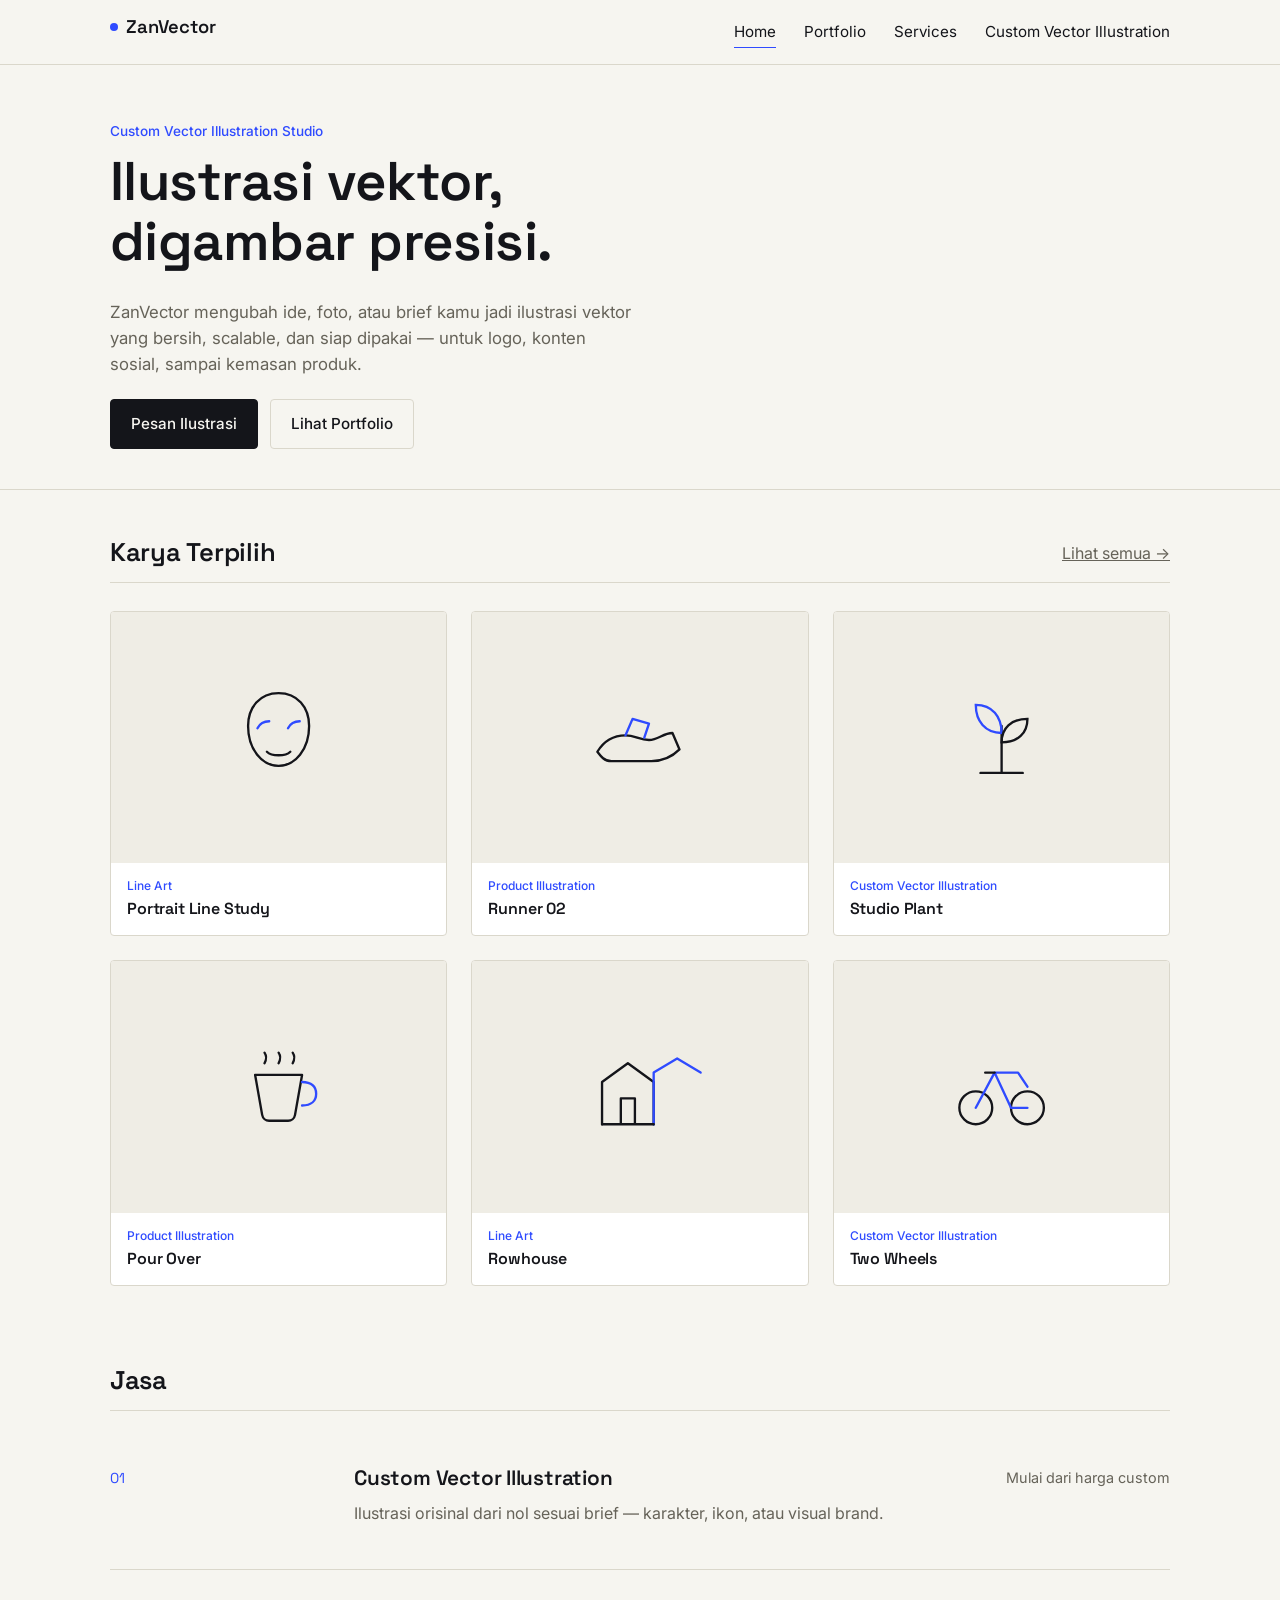
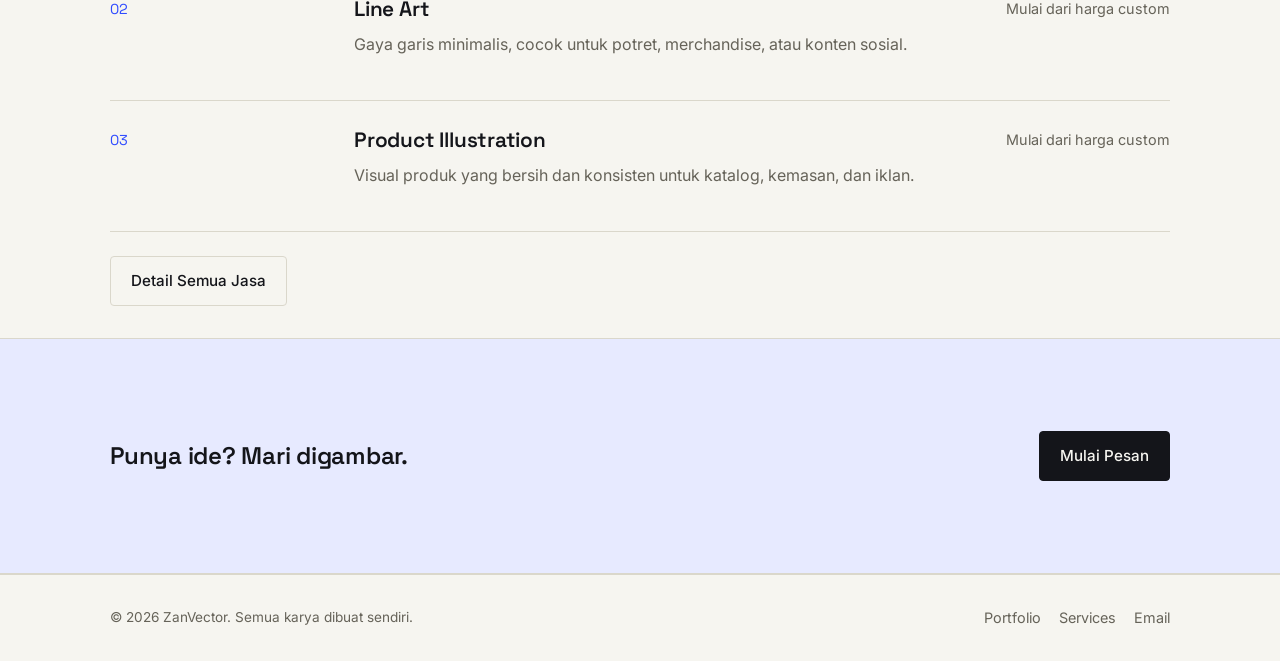
==== index.html @ 008598a1 "Update kode terbaru zanvector" ====
<!doctype html>
<html lang="id">
<head>
<meta charset="UTF-8">
<meta name="viewport" content="width=device-width, initial-scale=1">
<title>ZanVector — Custom Vector Illustration</title>
<meta name="description" content="ZanVector membuat ilustrasi vektor custom, line art, dan product illustration yang presisi dan siap pakai untuk brand, produk, dan konten digital kamu.">
<link rel="icon" href="data:,">
<link rel="preconnect" href="https://fonts.googleapis.com">
<link rel="preconnect" href="https://fonts.gstatic.com" crossorigin>
<link href="https://fonts.googleapis.com/css2?family=Space+Grotesk:wght@500;600;700&family=Inter:wght@400;500;600&display=swap" rel="stylesheet">
<link rel="stylesheet" href="/css/style.css">
</head>
<body>

<header class="site-header">
  <div class="wrap">
    <a href="/" class="brand"><span class="dot"></span>ZanVector</a>
    <nav class="primary">
      <a href="/" aria-current="page">Home</a>
      <a href="/portfolio/">Portfolio</a>
      <a href="/services/">Services</a>
      <a href="/custom-vector-illustration/">Custom Vector Illustration</a>
    </nav>
    <button class="menu-btn" aria-label="Buka menu" aria-expanded="false">
      <svg viewBox="0 0 24 24" fill="none" stroke="currentColor" stroke-width="2"><path d="M3 6h18M3 12h18M3 18h18"/></svg>
    </button>
  </div>
  <nav class="mobile">
    <a href="/">Home</a>
    <a href="/portfolio/">Portfolio</a>
    <a href="/services/">Services</a>
    <a href="/custom-vector-illustration/">Custom Vector Illustration</a>
  </nav>
</header>

<main>

  <section class="hero">
    <div class="wrap">
      <div class="kicker">Custom Vector Illustration Studio</div>
      <h1>Ilustrasi vektor, digambar presisi.</h1>
      <p class="lead">ZanVector mengubah ide, foto, atau brief kamu jadi ilustrasi vektor yang bersih, scalable, dan siap dipakai — untuk logo, konten sosial, sampai kemasan produk.</p>
      <div class="hero-actions">
        <a href="/custom-vector-illustration/" class="btn primary">Pesan Ilustrasi</a>
        <a href="/portfolio/" class="btn ghost">Lihat Portfolio</a>
      </div>
    </div>
  </section>

  <section>
    <div class="wrap">
      <div class="section-head">
        <h2>Karya Terpilih</h2>
        <a href="/portfolio/" class="muted">Lihat semua &rarr;</a>
      </div>
      <div class="grid" id="home-portfolio"></div>
    </div>
  </section>

  <section class="tight">
    <div class="wrap">
      <div class="section-head"><h2>Jasa</h2></div>
      <div class="service-row">
        <div class="num">01</div>
        <div><h3>Custom Vector Illustration</h3><p class="desc muted">Ilustrasi orisinal dari nol sesuai brief — karakter, ikon, atau visual brand.</p></div>
        <div class="price">Mulai dari harga custom</div>
      </div>
      <div class="service-row">
        <div class="num">02</div>
        <div><h3>Line Art</h3><p class="desc muted">Gaya garis minimalis, cocok untuk potret, merchandise, atau konten sosial.</p></div>
        <div class="price">Mulai dari harga custom</div>
      </div>
      <div class="service-row">
        <div class="num">03</div>
        <div><h3>Product Illustration</h3><p class="desc muted">Visual produk yang bersih dan konsisten untuk katalog, kemasan, dan iklan.</p></div>
        <div class="price">Mulai dari harga custom</div>
      </div>
      <div style="margin-top:24px">
        <a href="/services/" class="btn ghost">Detail Semua Jasa</a>
      </div>
    </div>
  </section>

</main>

<section class="cta-band">
  <div class="wrap">
    <h2>Punya ide? Mari digambar.</h2>
    <a href="/custom-vector-illustration/" class="btn primary">Mulai Pesan</a>
  </div>
</section>

<footer>
  <div class="wrap">
    <div class="copy">&copy; 2026 ZanVector. Semua karya dibuat sendiri.</div>
    <div class="links">
      <a href="/portfolio/">Portfolio</a>
      <a href="/services/">Services</a>
      <a href="mailto:hello@zanvector.com">Email</a>
    </div>
  </div>
</footer>

<script src="/js/main.js"></script>
<script src="/js/portfolio-data.js"></script>
<script>
  // Render up to 6 preview pieces on the homepage from the shared dataset.
  var target = document.getElementById('home-portfolio');
  ZANVECTOR_WORKS.slice(0, 6).forEach(function (w) {
    target.insertAdjacentHTML('beforeend', renderCard(w));
  });
</script>
</body>
</html>
---- css/style.css ----
/* ZanVector — shared styles
   Design: blueprint precision meets warm paper.
   Type: Space Grotesk (headlines, geometric/technical) + Inter (body).
*/

:root{
  --paper:      #F6F5F0;
  --paper-dim:  #EFEDE5;
  --ink:        #14151A;
  --muted:      #666359;
  --accent:     #2F4BFF;
  --accent-soft:#E7EAFF;
  --line:       #DAD7CB;
  --radius:     4px;
  --max:        1100px;
  --gap:        24px;
}

*{ box-sizing:border-box; }
html{ scroll-behavior:smooth; }

body{
  margin:0;
  background:var(--paper);
  color:var(--ink);
  font-family:'Inter', system-ui, -apple-system, sans-serif;
  font-size:16px;
  line-height:1.55;
  -webkit-font-smoothing:antialiased;
}

h1,h2,h3,.brand{
  font-family:'Space Grotesk', 'Inter', sans-serif;
  font-weight:600;
  line-height:1.1;
  margin:0 0 .5em;
  letter-spacing:-0.01em;
}

p{ margin:0 0 1em; max-width:62ch; color:var(--ink); }
.muted{ color:var(--muted); }

a{ color:inherit; }

img,svg{ max-width:100%; display:block; }

.wrap{
  max-width:var(--max);
  margin:0 auto;
  padding:0 20px;
}

/* ---------- Header ---------- */
.site-header{
  border-bottom:1px solid var(--line);
  position:sticky; top:0; z-index:10;
  background:rgba(246,245,240,.92);
  backdrop-filter:blur(6px);
}
.site-header .wrap{
  display:flex; align-items:center; justify-content:space-between;
  height:64px;
}
.brand{
  font-size:1.15rem;
  text-decoration:none;
  display:flex; align-items:center; gap:8px;
}
.brand .dot{
  width:8px; height:8px; border-radius:50%;
  background:var(--accent); flex:none;
}
nav.primary{ display:none; gap:28px; }
nav.primary a{
  text-decoration:none;
  font-size:.95rem;
  color:var(--ink);
  padding:4px 0;
  border-bottom:1px solid transparent;
}
nav.primary a:hover,
nav.primary a[aria-current="page"]{ border-bottom-color:var(--accent); }

.menu-btn{
  display:inline-flex; align-items:center; justify-content:center;
  width:40px; height:40px;
  background:none; border:1px solid var(--line); border-radius:var(--radius);
  cursor:pointer;
}
.menu-btn svg{ width:18px; height:18px; }

nav.mobile{
  display:none;
  flex-direction:column;
  border-bottom:1px solid var(--line);
  background:var(--paper);
}
nav.mobile.open{ display:flex; }
nav.mobile a{
  padding:14px 20px;
  text-decoration:none;
  color:var(--ink);
  border-top:1px solid var(--line);
  font-size:.95rem;
}

@media (min-width:760px){
  nav.primary{ display:flex; }
  .menu-btn{ display:none; }
}

/* ---------- Buttons ---------- */
.btn{
  display:inline-flex; align-items:center; gap:8px;
  padding:12px 20px;
  border-radius:var(--radius);
  text-decoration:none;
  font-size:.95rem;
  font-weight:500;
  border:1px solid var(--ink);
  cursor:pointer;
  background:none;
  color:var(--ink);
}
.btn.primary{ background:var(--ink); color:var(--paper); border-color:var(--ink); }
.btn.primary:hover{ background:var(--accent); border-color:var(--accent); }
.btn.ghost{ border-color:var(--line); }
.btn.ghost:hover{ border-color:var(--ink); }

/* ---------- Hero ---------- */
.hero{
  padding:56px 0 40px;
  border-bottom:1px solid var(--line);
}
.hero .kicker{
  font-size:.85rem;
  color:var(--accent);
  margin-bottom:10px;
  font-weight:500;
}
.hero h1{
  font-size:clamp(2rem, 6vw, 3.4rem);
  max-width:14ch;
}
.hero p.lead{
  font-size:1.05rem;
  color:var(--muted);
  max-width:48ch;
}
.hero-actions{ display:flex; gap:12px; flex-wrap:wrap; margin-top:22px; }
.hero-art{ margin-top:36px; }

/* ---------- Sections ---------- */
section{ padding:48px 0; }
section.tight{ padding:32px 0; }
.section-head{
  display:flex; align-items:flex-end; justify-content:space-between;
  gap:16px; margin-bottom:28px; flex-wrap:wrap;
  border-bottom:1px solid var(--line);
  padding-bottom:16px;
}
.section-head h2{ font-size:1.6rem; margin:0; }
.section-head .count{ color:var(--muted); font-size:.9rem; }

/* ---------- Portfolio grid ---------- */
.grid{
  display:grid;
  grid-template-columns:1fr;
  gap:var(--gap);
}
@media (min-width:640px){
  .grid{ grid-template-columns:repeat(2,1fr); }
}
@media (min-width:960px){
  .grid{ grid-template-columns:repeat(3,1fr); }
}

.card{
  border:1px solid var(--line);
  border-radius:var(--radius);
  overflow:hidden;
  background:#fff;
  text-decoration:none;
  color:var(--ink);
  display:block;
}
.card .frame{
  aspect-ratio:4/3;
  background:var(--paper-dim);
  display:flex; align-items:center; justify-content:center;
  padding:20%;
}
.card .frame svg{ width:100%; height:100%; }
.card .meta{ padding:14px 16px 18px; }
.card .meta .tag{
  font-size:.75rem; color:var(--accent); font-weight:500; margin-bottom:4px;
  display:block;
}
.card .meta h3{ font-size:1rem; margin:0; }

/* ---------- Services list ---------- */
.service-row{
  display:grid;
  grid-template-columns:1fr;
  gap:10px;
  padding:28px 0;
  border-bottom:1px solid var(--line);
}
@media (min-width:760px){
  .service-row{ grid-template-columns:220px 1fr auto; align-items:start; gap:24px; }
}
.service-row .num{ color:var(--accent); font-family:'Space Grotesk',sans-serif; font-size:.9rem; }
.service-row h3{ font-size:1.3rem; }
.service-row .desc{ max-width:56ch; }
.service-row .price{ color:var(--muted); font-size:.9rem; white-space:nowrap; }

/* ---------- Process steps ---------- */
.steps{ display:grid; gap:var(--gap); grid-template-columns:1fr; }
@media (min-width:760px){ .steps{ grid-template-columns:repeat(4,1fr); } }
.step .num{
  font-family:'Space Grotesk',sans-serif;
  color:var(--accent); font-size:.85rem; margin-bottom:8px;
}
.step h3{ font-size:1rem; margin-bottom:6px; }
.step p{ font-size:.92rem; color:var(--muted); }

/* ---------- CTA band ---------- */
.cta-band{
  border-top:1px solid var(--line);
  border-bottom:1px solid var(--line);
  background:var(--accent-soft);
}
.cta-band .wrap{
  padding:44px 20px;
  display:flex; flex-direction:column; gap:16px; align-items:flex-start;
}
@media (min-width:760px){
  .cta-band .wrap{ flex-direction:row; align-items:center; justify-content:space-between; }
}
.cta-band h2{ font-size:1.5rem; margin:0; }

/* ---------- Footer ---------- */
footer{ border-top:1px solid var(--line); padding:32px 0; }
footer .wrap{
  display:flex; flex-direction:column; gap:14px;
}
@media (min-width:640px){
  footer .wrap{ flex-direction:row; justify-content:space-between; align-items:center; }
}
footer .links{ display:flex; gap:18px; }
footer a{ text-decoration:none; font-size:.9rem; color:var(--muted); }
footer a:hover{ color:var(--ink); }
footer .copy{ font-size:.85rem; color:var(--muted); }

/* ---------- Utility ---------- */
.blueprint-bg{
  background-image:
    linear-gradient(var(--line) 1px, transparent 1px),
    linear-gradient(90deg, var(--line) 1px, transparent 1px);
  background-size:28px 28px;
  background-position:center;
  opacity:.5;
}
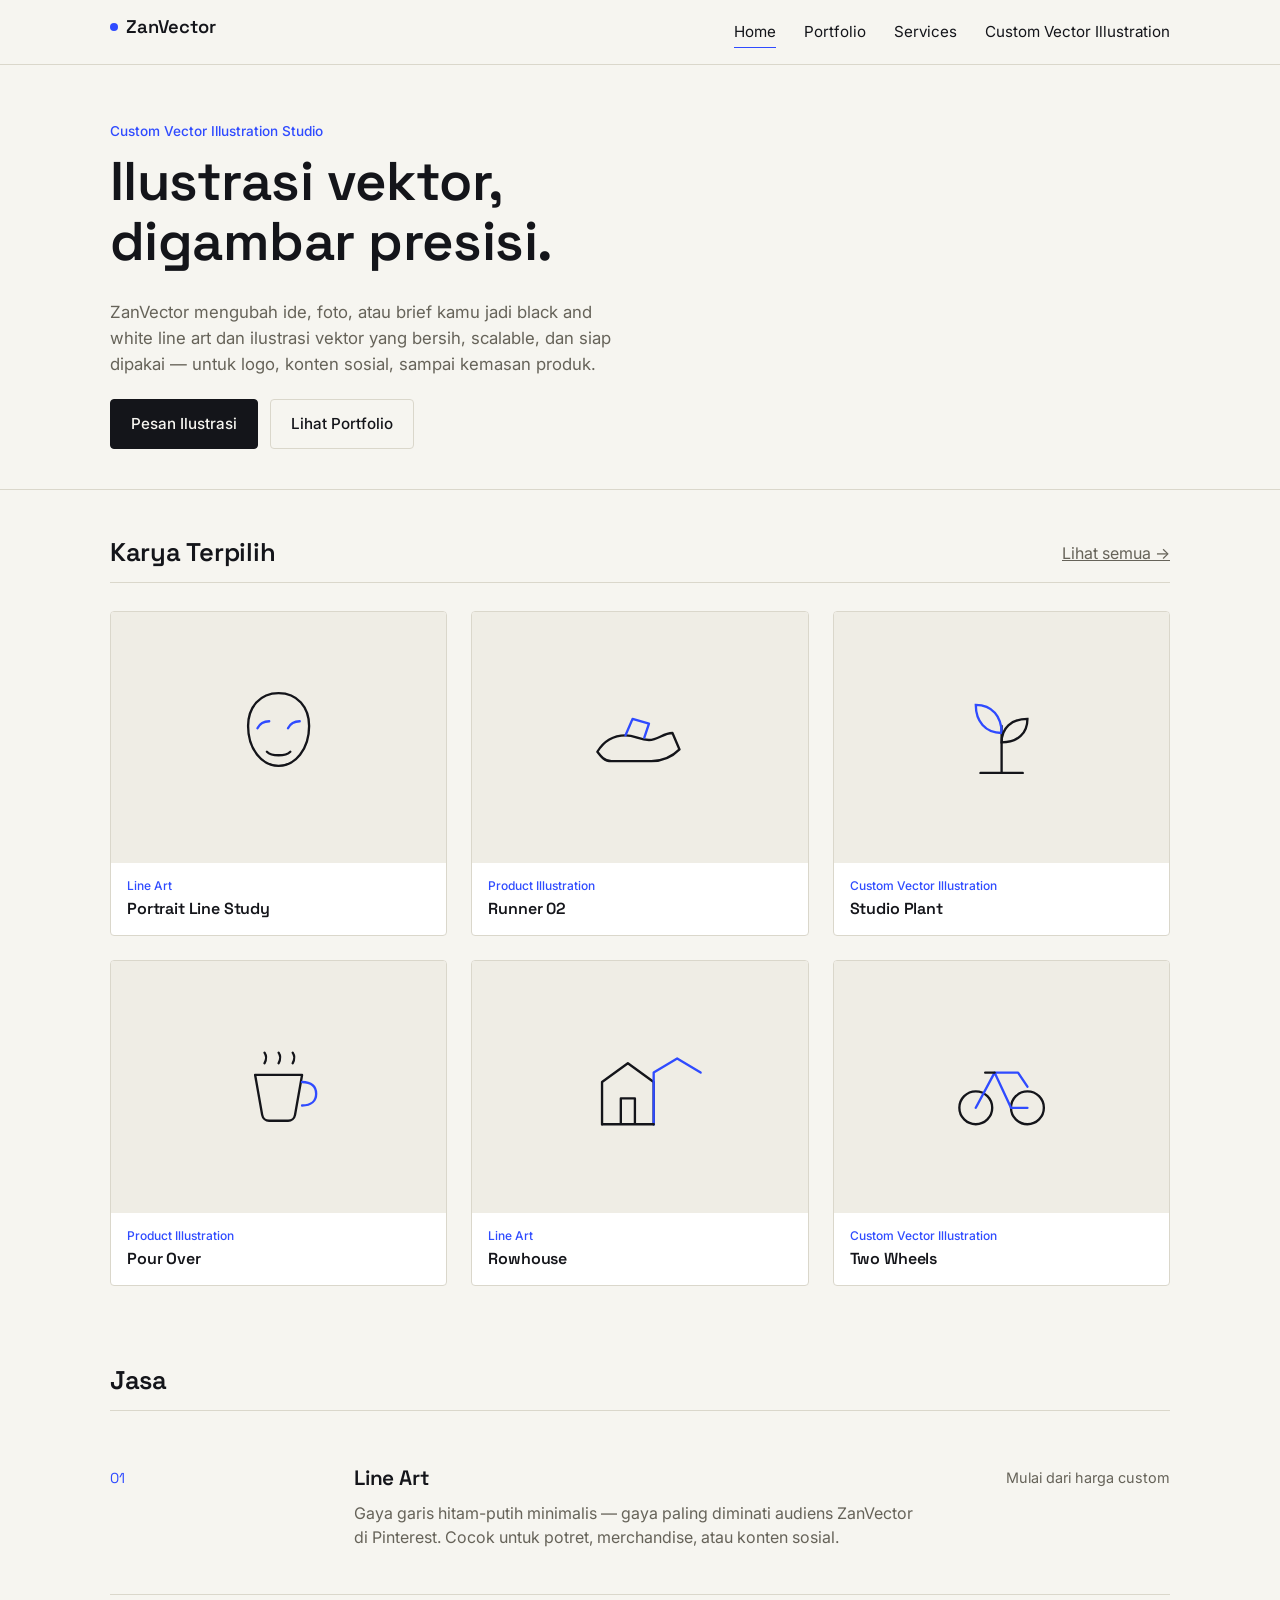
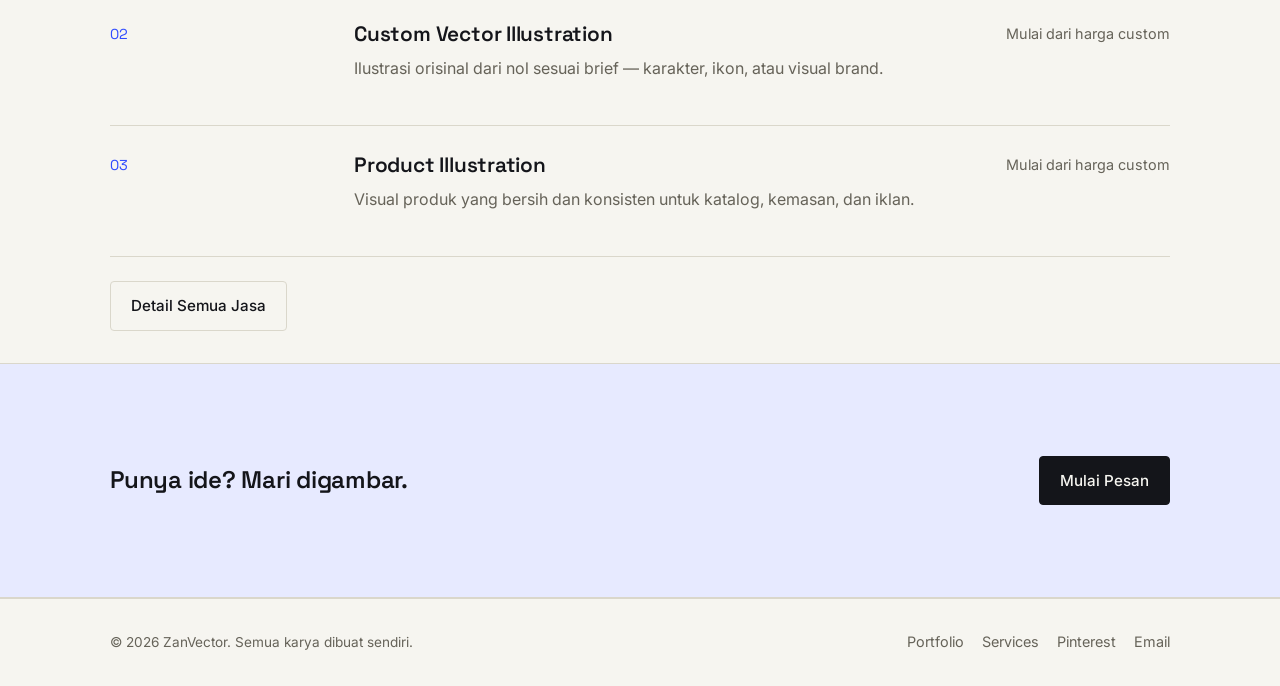
==== commit 1bdf381c: "feat: pembaruan dan penyesuaian lanjutan website zanvector" ====
--- a/index.html
+++ b/index.html
@@ -4,33 +4,38 @@
 <meta charset="UTF-8">
 <meta name="viewport" content="width=device-width, initial-scale=1">
 <title>ZanVector — Custom Vector Illustration</title>
-<meta name="description" content="ZanVector membuat ilustrasi vektor custom, line art, dan product illustration yang presisi dan siap pakai untuk brand, produk, dan konten digital kamu.">
+<meta name="description" content="ZanVector membuat black and white line art, ilustrasi vektor custom, dan product illustration yang presisi dan siap pakai untuk brand, produk, dan konten digital kamu.">
+<link rel="canonical" href="https://dezanhamdani.github.io/zanvector/">
+<meta property="og:type" content="website">
+<meta property="og:title" content="ZanVector — Custom Vector Illustration">
+<meta property="og:description" content="Black and white line art, ilustrasi vektor custom, dan product illustration yang presisi dan siap pakai.">
+<meta property="og:url" content="https://dezanhamdani.github.io/zanvector/">
 <link rel="icon" href="data:,">
 <link rel="preconnect" href="https://fonts.googleapis.com">
 <link rel="preconnect" href="https://fonts.gstatic.com" crossorigin>
 <link href="https://fonts.googleapis.com/css2?family=Space+Grotesk:wght@500;600;700&family=Inter:wght@400;500;600&display=swap" rel="stylesheet">
-<link rel="stylesheet" href="/css/style.css">
+<link rel="stylesheet" href="css/style.css">
 </head>
 <body>
 
 <header class="site-header">
   <div class="wrap">
-    <a href="/" class="brand"><span class="dot"></span>ZanVector</a>
+    <a href="./" class="brand"><span class="dot"></span>ZanVector</a>
     <nav class="primary">
-      <a href="/" aria-current="page">Home</a>
-      <a href="/portfolio/">Portfolio</a>
-      <a href="/services/">Services</a>
-      <a href="/custom-vector-illustration/">Custom Vector Illustration</a>
+      <a href="./" aria-current="page">Home</a>
+      <a href="portfolio/">Portfolio</a>
+      <a href="services/">Services</a>
+      <a href="custom-vector-illustration/">Custom Vector Illustration</a>
     </nav>
     <button class="menu-btn" aria-label="Buka menu" aria-expanded="false">
       <svg viewBox="0 0 24 24" fill="none" stroke="currentColor" stroke-width="2"><path d="M3 6h18M3 12h18M3 18h18"/></svg>
     </button>
   </div>
   <nav class="mobile">
-    <a href="/">Home</a>
-    <a href="/portfolio/">Portfolio</a>
-    <a href="/services/">Services</a>
-    <a href="/custom-vector-illustration/">Custom Vector Illustration</a>
+    <a href="./">Home</a>
+    <a href="portfolio/">Portfolio</a>
+    <a href="services/">Services</a>
+    <a href="custom-vector-illustration/">Custom Vector Illustration</a>
   </nav>
 </header>
 
@@ -40,10 +45,10 @@
     <div class="wrap">
       <div class="kicker">Custom Vector Illustration Studio</div>
       <h1>Ilustrasi vektor, digambar presisi.</h1>
-      <p class="lead">ZanVector mengubah ide, foto, atau brief kamu jadi ilustrasi vektor yang bersih, scalable, dan siap dipakai — untuk logo, konten sosial, sampai kemasan produk.</p>
+      <p class="lead">ZanVector mengubah ide, foto, atau brief kamu jadi black and white line art dan ilustrasi vektor yang bersih, scalable, dan siap dipakai — untuk logo, konten sosial, sampai kemasan produk.</p>
       <div class="hero-actions">
-        <a href="/custom-vector-illustration/" class="btn primary">Pesan Ilustrasi</a>
-        <a href="/portfolio/" class="btn ghost">Lihat Portfolio</a>
+        <a href="custom-vector-illustration/" class="btn primary">Pesan Ilustrasi</a>
+        <a href="portfolio/" class="btn ghost">Lihat Portfolio</a>
       </div>
     </div>
   </section>
@@ -52,7 +57,7 @@
     <div class="wrap">
       <div class="section-head">
         <h2>Karya Terpilih</h2>
-        <a href="/portfolio/" class="muted">Lihat semua &rarr;</a>
+        <a href="portfolio/" class="muted">Lihat semua &rarr;</a>
       </div>
       <div class="grid" id="home-portfolio"></div>
     </div>
@@ -63,12 +68,12 @@
       <div class="section-head"><h2>Jasa</h2></div>
       <div class="service-row">
         <div class="num">01</div>
-        <div><h3>Custom Vector Illustration</h3><p class="desc muted">Ilustrasi orisinal dari nol sesuai brief — karakter, ikon, atau visual brand.</p></div>
+        <div><h3>Line Art</h3><p class="desc muted">Gaya garis hitam-putih minimalis — gaya paling diminati audiens ZanVector di Pinterest. Cocok untuk potret, merchandise, atau konten sosial.</p></div>
         <div class="price">Mulai dari harga custom</div>
       </div>
       <div class="service-row">
         <div class="num">02</div>
-        <div><h3>Line Art</h3><p class="desc muted">Gaya garis minimalis, cocok untuk potret, merchandise, atau konten sosial.</p></div>
+        <div><h3>Custom Vector Illustration</h3><p class="desc muted">Ilustrasi orisinal dari nol sesuai brief — karakter, ikon, atau visual brand.</p></div>
         <div class="price">Mulai dari harga custom</div>
       </div>
       <div class="service-row">
@@ -77,7 +82,7 @@
         <div class="price">Mulai dari harga custom</div>
       </div>
       <div style="margin-top:24px">
-        <a href="/services/" class="btn ghost">Detail Semua Jasa</a>
+        <a href="services/" class="btn ghost">Detail Semua Jasa</a>
       </div>
     </div>
   </section>
@@ -87,7 +92,7 @@
 <section class="cta-band">
   <div class="wrap">
     <h2>Punya ide? Mari digambar.</h2>
-    <a href="/custom-vector-illustration/" class="btn primary">Mulai Pesan</a>
+    <a href="custom-vector-illustration/" class="btn primary">Mulai Pesan</a>
   </div>
 </section>
 
@@ -95,15 +100,27 @@
   <div class="wrap">
     <div class="copy">&copy; 2026 ZanVector. Semua karya dibuat sendiri.</div>
     <div class="links">
-      <a href="/portfolio/">Portfolio</a>
-      <a href="/services/">Services</a>
+      <a href="portfolio/">Portfolio</a>
+      <a href="services/">Services</a>
+      <a href="https://id.pinterest.com/ZanDesignz/" target="_blank" rel="noopener">Pinterest</a>
       <a href="mailto:hello@zanvector.com">Email</a>
     </div>
   </div>
 </footer>
 
-<script src="/js/main.js"></script>
-<script src="/js/portfolio-data.js"></script>
+<script>window.ZV_ROOT = '';</script>
+<script src="js/main.js"></script>
+<script src="js/portfolio-data.js"></script>
+<script type="application/ld+json">
+{
+  "@context": "https://schema.org",
+  "@type": "Organization",
+  "name": "ZanVector",
+  "url": "https://dezanhamdani.github.io/zanvector/",
+  "description": "Studio ilustrasi vektor custom — Custom Vector Illustration, Line Art, dan Product Illustration.",
+  "sameAs": ["https://id.pinterest.com/ZanDesignz/"]
+}
+</script>
 <script>
   // Render up to 6 preview pieces on the homepage from the shared dataset.
   var target = document.getElementById('home-portfolio');
